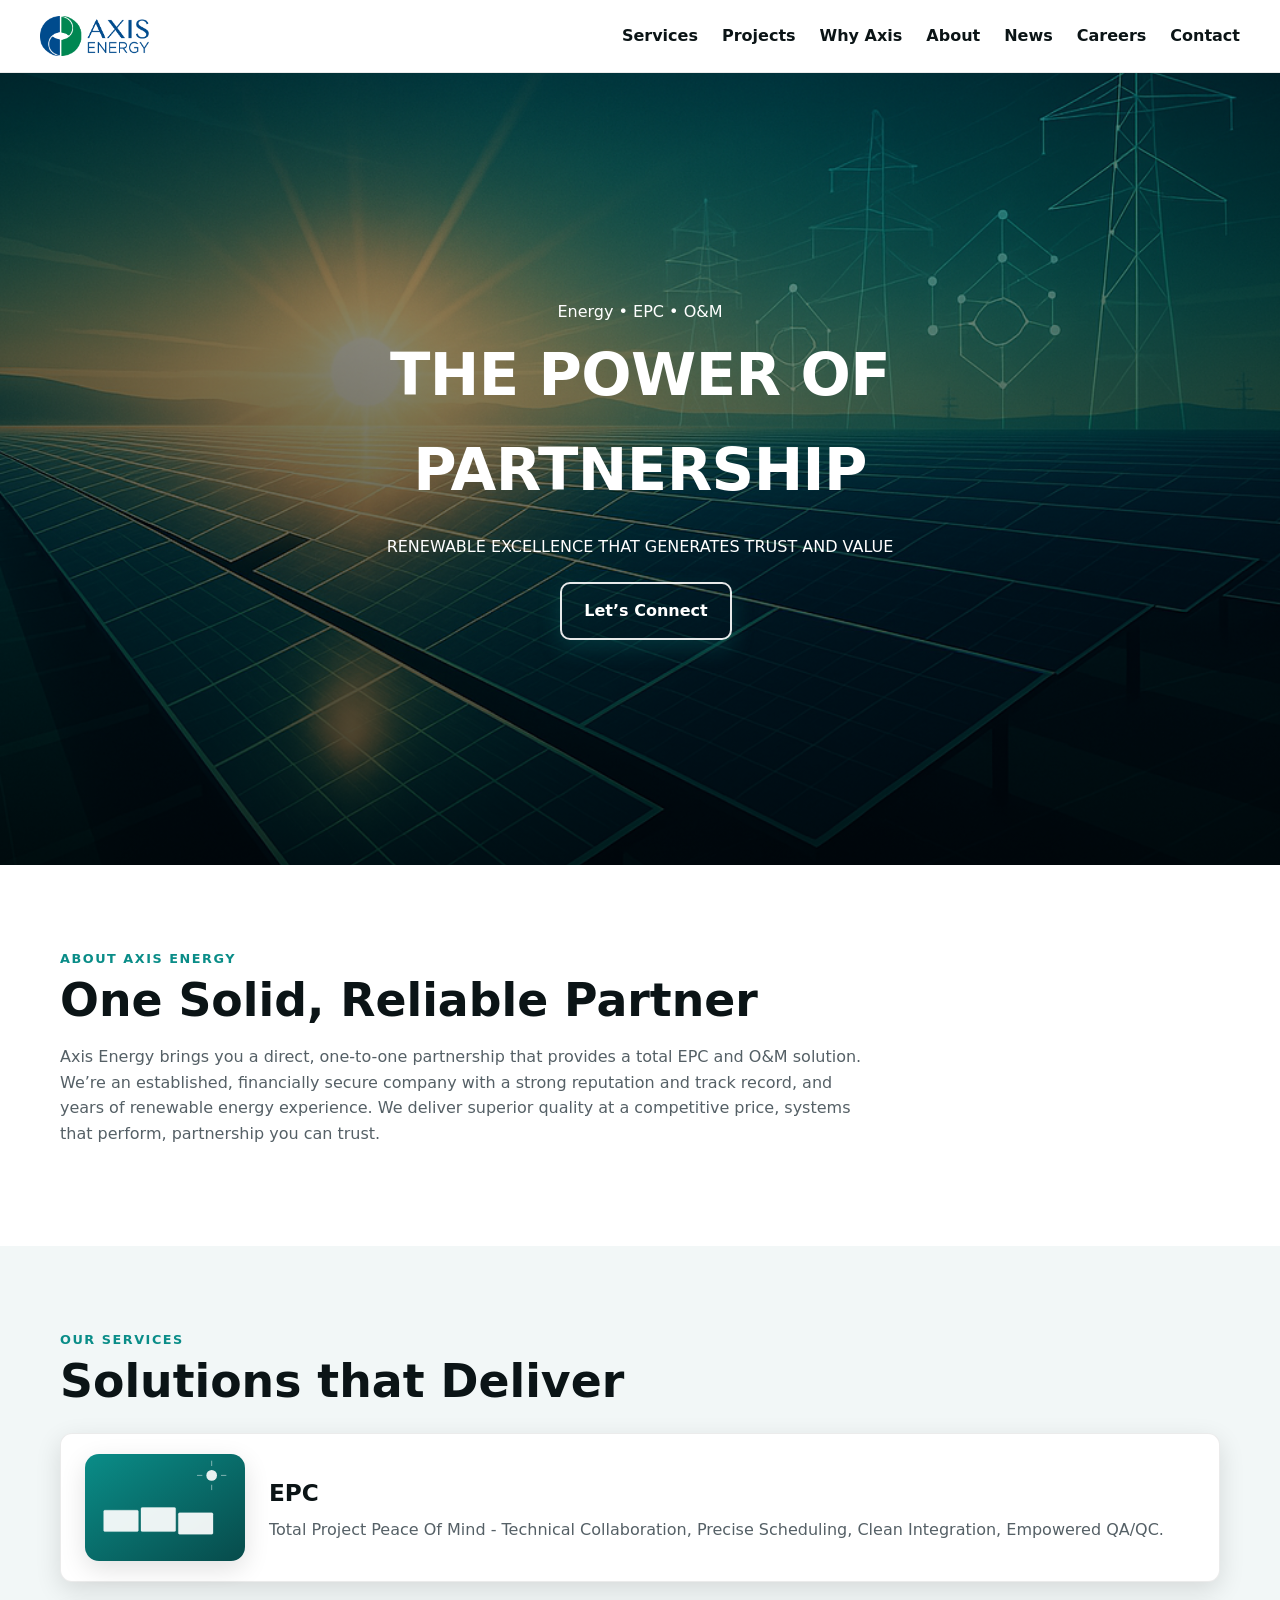
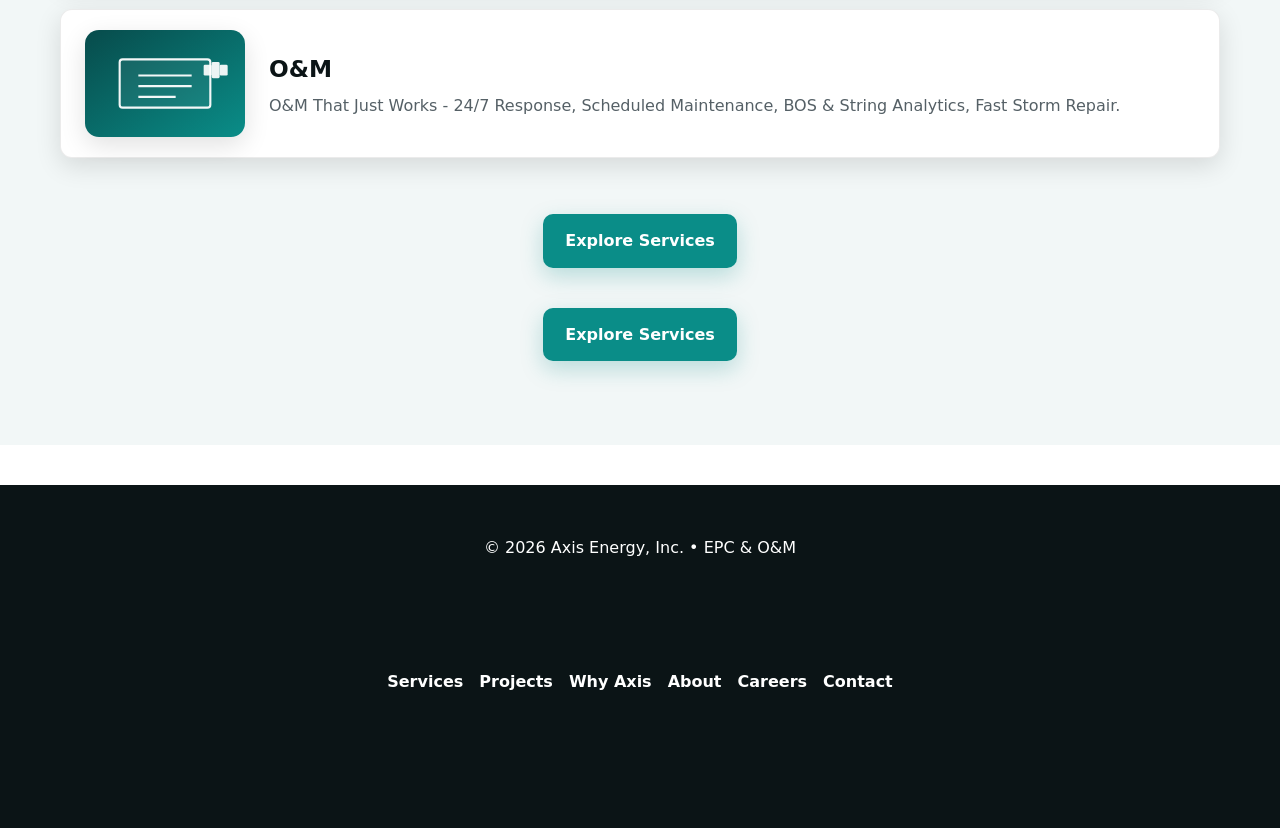
==== index.html @ 5a34d00c "Merge branch 'main' into codex/update-card-sizes-and-layout-mb1z07" ====
<!DOCTYPE html>
<html lang="en"><head>
<meta charset="utf-8"/><meta content="width=device-width,initial-scale=1" name="viewport"/>
<title>Axis Energy | EPC and O&amp;M Solutions for Renewable Energy</title>
<link href="assets/img/logo.png" rel="icon"/>
<link href="assets/css/styles.css" rel="stylesheet"/></head><body>
<style>#home-hero{--hero-image:url('/assets/img/hero-2025/home.png')}</style>
<header>
  <div class="axis-wrap header-inner">
    <a aria-label="Go to home" href="index.html"><img alt="Axis Energy Logo" class="logo" src="assets/img/logo-axis.png"/></a>
    <button class="nav-toggle" aria-controls="primary-nav" aria-expanded="false"><span class="visually-hidden">Toggle menu</span><span aria-hidden="true">☰</span></button>
    <nav id="primary-nav"><ul><li><a href="services.html">Services</a></li><li><a href="projects.html">Projects</a></li><li><a href="why-axis.html">Why Axis</a></li><li><a href="about.html">About</a></li><li><a href="news.html">News</a></li><li><a href="careers.html">Careers</a></li><li><a href="contact.html">Contact</a></li></ul></nav>
  </div>
  <div class="nav-backdrop" hidden></div>
</header>
<section class="axis-hero" id="home-hero"><div class="hero-inner">
<div class="kicker reveal"><span class="dot"></span><span>Energy • EPC • O&amp;M</span></div>
<h1 class="reveal">THE POWER OF PARTNERSHIP</h1>
<p class="hero-sub reveal">RENEWABLE EXCELLENCE THAT GENERATES TRUST AND VALUE</p>
<div class="reveal">
<a class="btn outline" href="contact.html" style="margin-left:12px;">Let’s Connect</a>
</div>
</div></section>
<main id="content">
<section class="section"><div class="axis-wrap">
<div class="eyebrow reveal in">About Axis Energy</div>
<h2 class="title reveal in">One Solid, Reliable Partner</h2>
<p class="lead reveal in">Axis Energy brings you a direct, one-to-one partnership that provides a total EPC and O&amp;M solution. We’re an established, financially secure company with a strong reputation and track record, and years of renewable energy experience. We deliver superior quality at a competitive price, systems that perform, partnership you can trust.</p>
</div></section>
<section class="section alt"><div class="axis-wrap">
<div class="eyebrow reveal in">Our Services</div>
<h2 class="title reveal in">Solutions that Deliver</h2>
<div class="grid home-service-cards mt-24">
<div class="card service-feature-card reveal in">
<img alt="Utility-scale solar" class="service-feature-icon" src="assets/img/tile-solar.svg"/>
<div class="service-feature-copy">
<h3>EPC</h3>
<p class="desc">Total Project Peace Of Mind - Technical Collaboration, Precise Scheduling, Clean Integration, Empowered QA/QC.</p>
</div>
</div>
<div class="card service-feature-card reveal in">
<img alt="Battery storage" class="service-feature-icon" src="assets/img/tile-storage.svg"/>
<div class="service-feature-copy">
<h3>O&amp;M</h3>
<p class="desc">O&amp;M That Just Works - 24/7 Response, Scheduled Maintenance, BOS &amp; String Analytics, Fast Storm Repair.</p>
</div>
</div>
</div>
<div class="cta-row home-services-cta">
  <a class="btn" href="services.html">Explore Services</a>
</div>
<div class="cta-row">
  <a class="btn" href="services.html">Explore Services</a>
</div>
</div></section>
</main>
<footer><div class="axis-wrap">© <span id="year"></span> Axis Energy, Inc. • EPC &amp; O&amp;M</div><section class="section">
<div class="axis-wrap">
<nav aria-label="Quick links" class="mt-24">
<ul style="display:flex;flex-wrap:wrap;gap:16px;list-style:none;padding:0;margin:0;justify-content:center">
<li><a href="services.html">Services</a></li>
<li><a href="projects.html">Projects</a></li>
<li><a href="why-axis.html">Why Axis</a></li>
<li><a href="about.html">About</a></li>
<li><a href="careers.html">Careers</a></li>
<li><a href="contact.html">Contact</a></li>
</ul>
</nav>
</div>
</section>
</footer>
<script src="assets/js/main.js"></script>
</body></html>
---- assets/css/styles.css ----
:root{
  --brand-primary:#074b4b; --brand-accent:#0a8d88; --brand-dark:#0b1416; --brand-light:#f2f7f7;
  --text:#0b1416; --muted:#556066; --radius:12px; --shadow:0 8px 26px rgba(0,0,0,.12);
  --t:.55s cubic-bezier(.2,.65,.2,1)
}
*{box-sizing:border-box} html,body{margin:0}
html{scroll-behavior:smooth}
body{font-family:system-ui,-apple-system,Segoe UI,Roboto,Inter,Arial,Noto Sans,sans-serif;color:var(--text);background:#fff;line-height:1.6}
a{color:inherit;text-decoration:none} a:focus-visible{outline:3px solid var(--brand-accent);outline-offset:2px}
.axis-wrap{max-width:1200px;margin:0 auto;padding:0 20px}
header{position:sticky;top:0;z-index:50;background:#fff;border-bottom:1px solid rgba(0,0,0,.08)}
.header-inner{display:flex;align-items:center;gap:20px;padding:16px 0}
.header-inner nav{margin-left:auto}
.logo{height:40px;width:auto;display:block}
nav ul{display:flex;gap:24px;list-style:none;padding:0;margin:0}
nav a{font-weight:700}
nav a.active, nav a[aria-current="page"]{color:var(--brand-accent); position:relative}
nav a.active::after, nav a[aria-current="page"]::after{content:""; position:absolute; left:0; right:0; bottom:-8px; height:3px; background:var(--brand-accent); border-radius:2px}
.axis-hero{min-height:88vh;display:grid;place-items:center;text-align:center;color:#fff;position:relative;overflow:hidden}
.axis-hero::before{content:"";position:absolute;inset:0;background:center/cover no-repeat var(--hero-image);transform:scale(1.02)}
.axis-hero::after{content:"";position:absolute;inset:0;background:radial-gradient(120% 120% at 50% 0%, rgba(0,0,0,.35) 10%, rgba(0,0,0,.85) 100%)}
.hero-inner{position:relative;z-index:2;padding:0 20px;max-width:960px}
h1{font-size:clamp(2.3rem,1.3rem + 3vw,4rem);margin:.25rem 0 1rem;letter-spacing:-.01em}
.hero-sub{opacity:.95;max-width:820px;margin:0 auto 1.4rem}
.btn{display:inline-block;padding:14px 22px;border-radius:10px;font-weight:800;background:var(--brand-accent);color:#fff;box-shadow:0 8px 22px rgba(10,141,136,.25);transition:transform .2s,box-shadow .2s,background .2s}
.btn:hover{transform:translateY(-2px);background:var(--brand-primary);box-shadow:0 12px 28px rgba(7,75,75,.3)}
.btn.outline{background:transparent;border:2px solid rgba(255,255,255,.9)} .btn.outline:hover{background:#fff;color:var(--brand-dark)}
.section{padding:84px 0;position:relative} .section.alt{background:var(--brand-light)}
.cta-row{text-align:center;margin-top:40px}
.cta-row .btn{margin-top:0}
.eyebrow{color:var(--brand-accent);letter-spacing:.12em;text-transform:uppercase;font-weight:800;font-size:.8rem}
.title{font-size:clamp(1.8rem,1.1rem + 2.2vw,3rem);line-height:1.15;font-weight:900;margin:.35rem 0 1rem}
.lead{max-width:820px;color:var(--muted)}
.grid{display:grid;gap:28px} .cols-3{grid-template-columns:repeat(auto-fit,minmax(280px,1fr))}
.service-card-grid{grid-template-columns:repeat(auto-fit,minmax(400px,1fr))}
.service-card-grid .card{padding:18px 24px}
.service-card-grid .card h3{margin-bottom:.2rem}
.card{background:#fff;border:1px solid rgba(0,0,0,.08);border-radius:var(--radius);padding:26px;box-shadow:var(--shadow);transition:transform var(--t),box-shadow var(--t)}
.service-feature-card{display:flex;align-items:center;gap:24px;padding:20px 24px}
.service-feature-icon{flex:0 0 132px;max-width:160px;width:100%;border-radius:14px;box-shadow:var(--shadow)}
.service-feature-copy{text-align:left}
.service-feature-card h3{margin:0 0 .45rem;text-align:left;font-size:1.45rem}
.service-feature-card .desc{margin:0}
.home-services-cta{margin-top:56px}
.card:hover{transform:translateY(-4px);box-shadow:0 14px 36px rgba(0,0,0,.15)}
.card h3{margin:.1rem 0 .35rem} .card .desc{color:var(--muted)}
.split{display:grid;gap:32px;align-items:center;grid-template-columns:repeat(auto-fit,minmax(320px,1fr))}
.split .img{border-radius:16px;overflow:hidden;box-shadow:var(--shadow)}
.split .img img{width:100%;height:auto;display:block;transform:scale(1.03);transition:transform var(--t)}
.split .img:hover img{transform:scale(1.06)}
.reveal{opacity:0;transform:translateY(18px);will-change:transform,opacity}
.reveal.in{opacity:1;transform:none;transition:opacity .6s ease,transform .6s ease}
.mt-24{margin-top:24px}.mt-40{margin-top:40px}.mb-24{margin-bottom:24px}
footer{background:var(--brand-dark);color:#fff;padding:50px 0;text-align:center;margin-top:40px}
@media (max-width:640px){
  .service-feature-card{flex-direction:column;align-items:flex-start;text-align:left}
  .service-feature-icon{flex:0 0 auto;max-width:200px}
  .service-feature-copy{width:100%}
}
@media (prefers-reduced-motion: reduce){
  .reveal{opacity:1;transform:none}
  html{scroll-behavior:auto}
}


/* --- Mobile Nav: slide-in + backdrop, sticky header (additive) --- */
.visually-hidden{position:absolute!important;width:1px;height:1px;margin:-1px;border:0;padding:0;white-space:nowrap;clip-path:inset(50%);clip:rect(0 0 0 0);overflow:hidden}
header{position:sticky;top:0;z-index:1002;background:var(--surface,#fff);backdrop-filter:saturate(1.2) blur(4px)}
.nav-toggle{display:none;align-items:center;gap:.5rem;background:transparent;border:2px solid currentColor;border-radius:12px;padding:.45rem .75rem;line-height:1;margin-left:auto}
html, body{max-width:100%;overflow-x:hidden}
@media (max-width:980px){
  .header-inner nav{margin-left:0}
  .nav-toggle{display:inline-flex;position:absolute;right:16px;top:16px;z-index:1003;margin-left:0}
  html.nav-ready header nav{
    position:fixed;top:64px;right:0;bottom:0;width:min(88vw,360px);
    background:var(--surface,#fff);transform:translateX(100%);transition:transform .28s ease;
    box-shadow:-16px 0 24px rgba(0,0,0,.14);z-index:1002;overflow-y:auto
  }
  html.nav-ready header nav ul{display:flex;flex-direction:column;gap:14px;padding:20px;margin:0;list-style:none;align-items:stretch}
  html.nav-ready header nav a{padding:.9rem 1rem}
  .nav-backdrop{position:fixed;inset:0;background:rgba(0,0,0,.35);opacity:0;pointer-events:none;transition:opacity .25s ease;z-index:1001}
  html.nav-open .nav-backdrop{opacity:1;pointer-events:auto}
  html.nav-open header nav{transform:translateX(0)}
  html.nav-open, html.nav-open body{overflow:hidden}
}
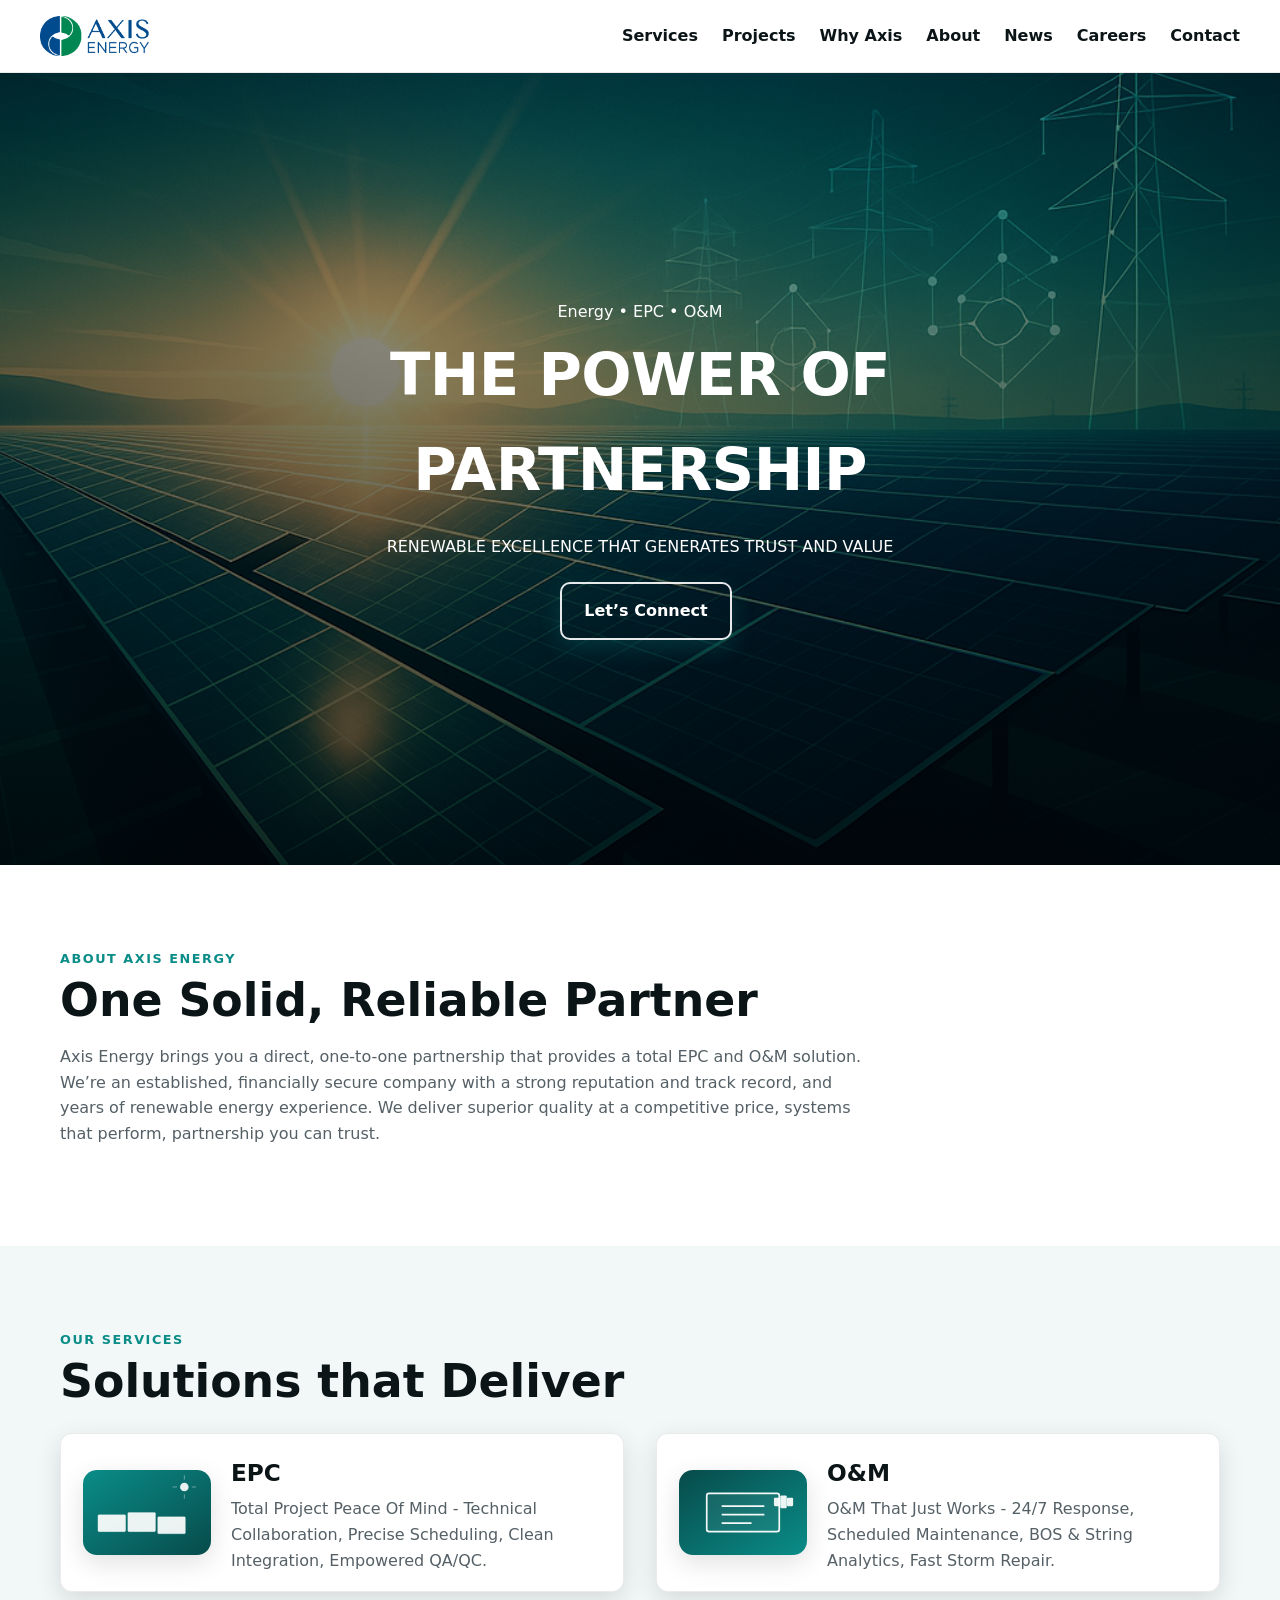
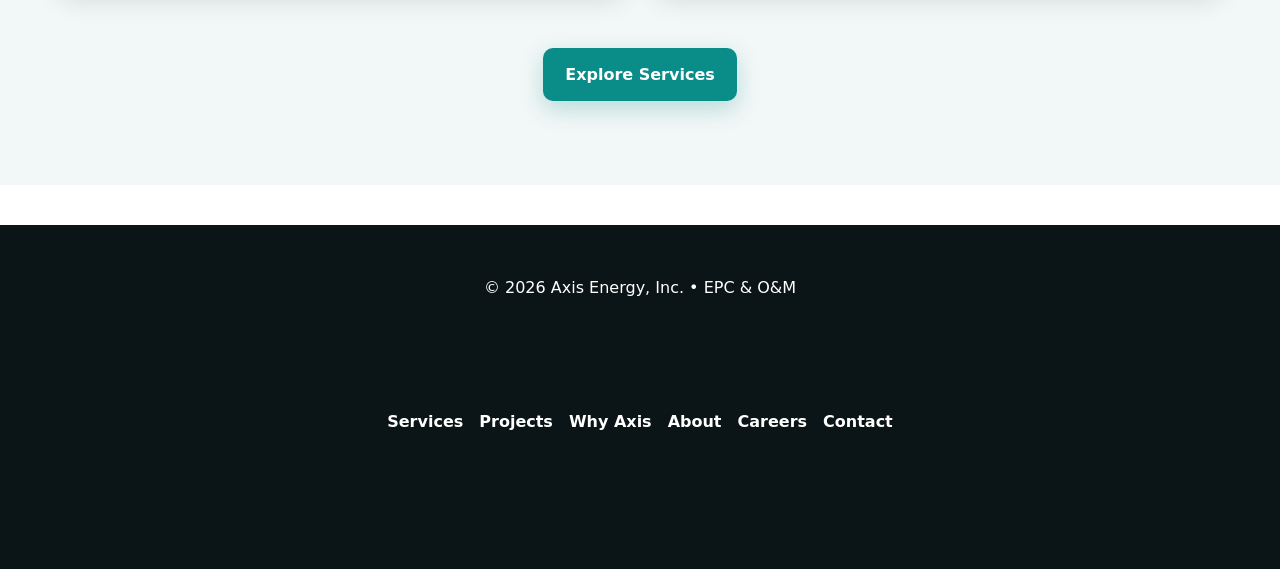
==== commit bf427f84: "Adjust home services layout and hero backgrounds" ====
--- a/index.html
+++ b/index.html
@@ -49,9 +49,6 @@
 <div class="cta-row home-services-cta">
   <a class="btn" href="services.html">Explore Services</a>
 </div>
-<div class="cta-row">
-  <a class="btn" href="services.html">Explore Services</a>
-</div>
 </div></section>
 </main>
 <footer><div class="axis-wrap">© <span id="year"></span> Axis Energy, Inc. • EPC &amp; O&amp;M</div><section class="section">
--- a/assets/css/styles.css
+++ b/assets/css/styles.css
@@ -33,13 +33,14 @@
 .title{font-size:clamp(1.8rem,1.1rem + 2.2vw,3rem);line-height:1.15;font-weight:900;margin:.35rem 0 1rem}
 .lead{max-width:820px;color:var(--muted)}
 .grid{display:grid;gap:28px} .cols-3{grid-template-columns:repeat(auto-fit,minmax(280px,1fr))}
+.home-service-cards{grid-template-columns:repeat(2,minmax(0,1fr));align-items:stretch;gap:32px}
 .service-card-grid{grid-template-columns:repeat(auto-fit,minmax(400px,1fr))}
 .service-card-grid .card{padding:18px 24px}
 .service-card-grid .card h3{margin-bottom:.2rem}
 .card{background:#fff;border:1px solid rgba(0,0,0,.08);border-radius:var(--radius);padding:26px;box-shadow:var(--shadow);transition:transform var(--t),box-shadow var(--t)}
-.service-feature-card{display:flex;align-items:center;gap:24px;padding:20px 24px}
-.service-feature-icon{flex:0 0 132px;max-width:160px;width:100%;border-radius:14px;box-shadow:var(--shadow)}
-.service-feature-copy{text-align:left}
+.service-feature-card{display:flex;align-items:center;gap:20px;padding:18px 22px}
+.service-feature-icon{flex:0 0 110px;max-width:128px;width:100%;border-radius:14px;box-shadow:var(--shadow)}
+.service-feature-copy{text-align:left;flex:1}
 .service-feature-card h3{margin:0 0 .45rem;text-align:left;font-size:1.45rem}
 .service-feature-card .desc{margin:0}
 .home-services-cta{margin-top:56px}
@@ -54,6 +55,7 @@
 .mt-24{margin-top:24px}.mt-40{margin-top:40px}.mb-24{margin-bottom:24px}
 footer{background:var(--brand-dark);color:#fff;padding:50px 0;text-align:center;margin-top:40px}
 @media (max-width:640px){
+  .home-service-cards{grid-template-columns:1fr}
   .service-feature-card{flex-direction:column;align-items:flex-start;text-align:left}
   .service-feature-icon{flex:0 0 auto;max-width:200px}
   .service-feature-copy{width:100%}
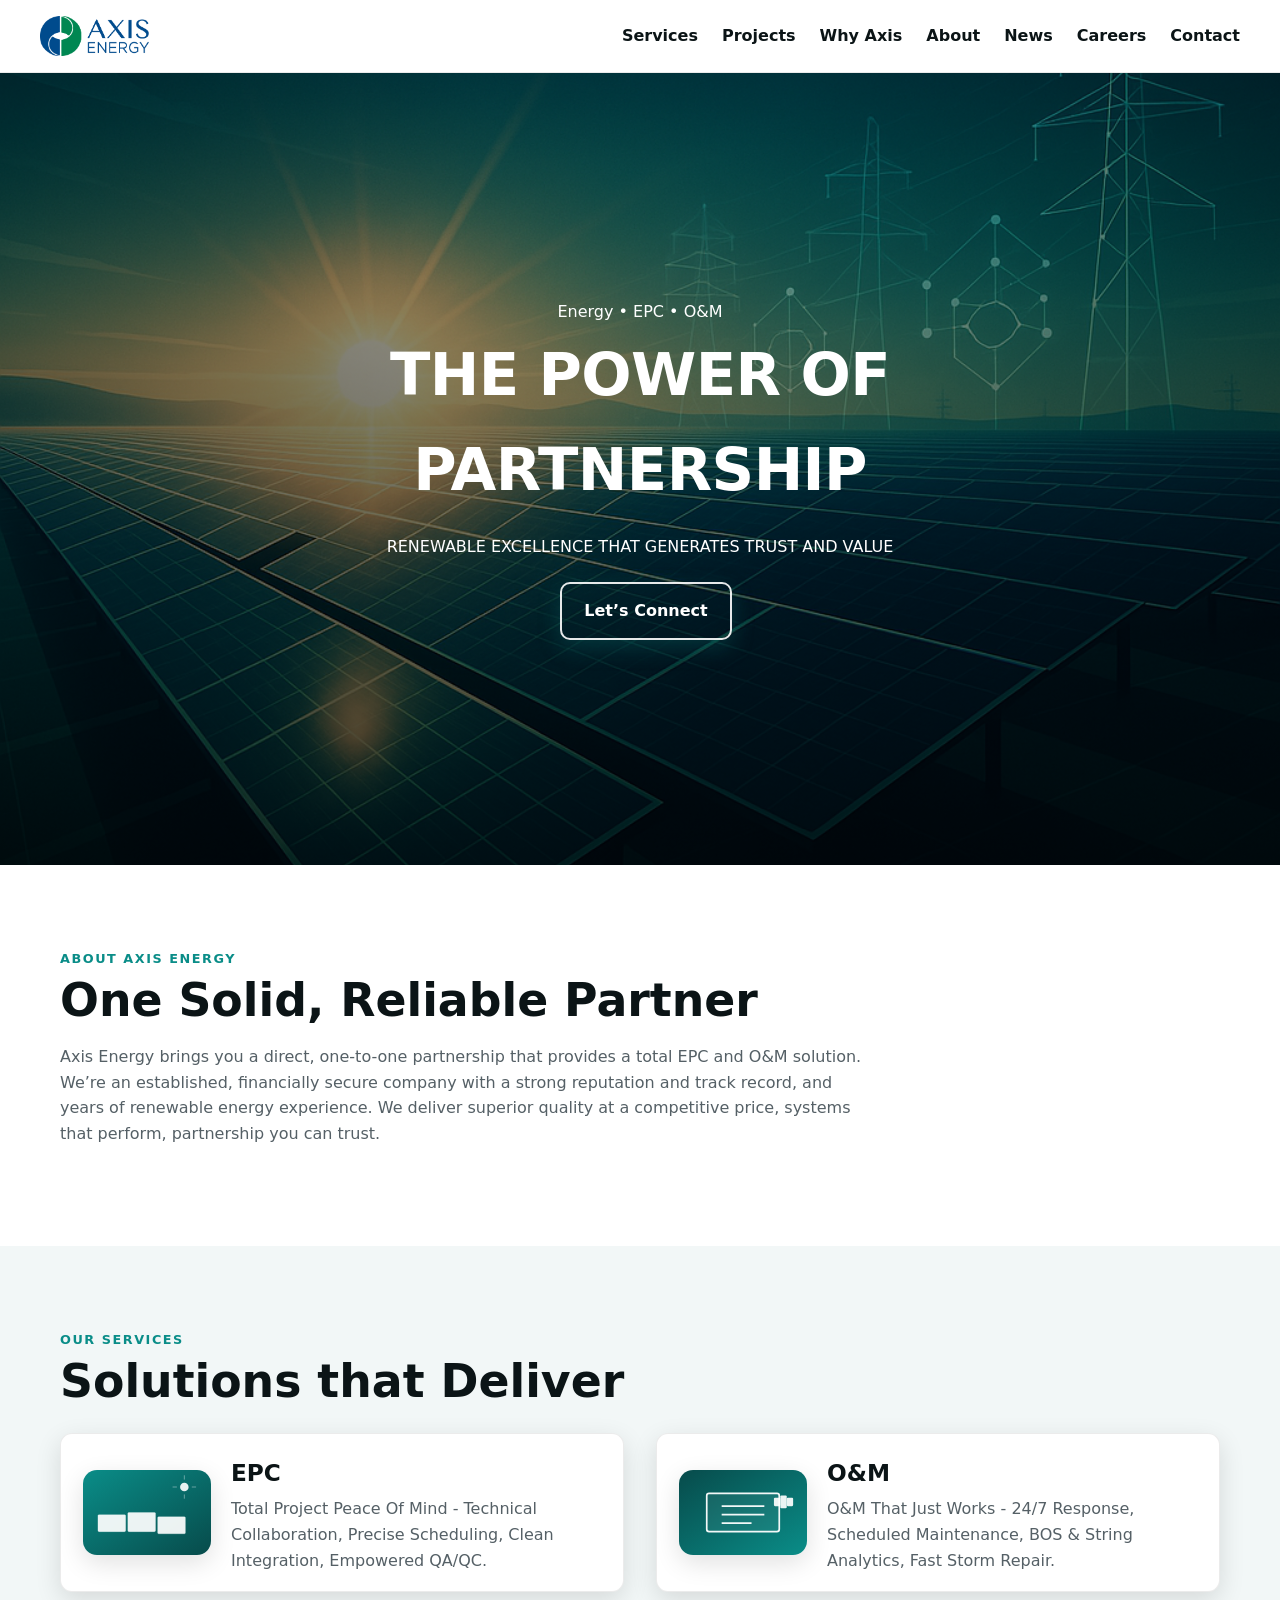
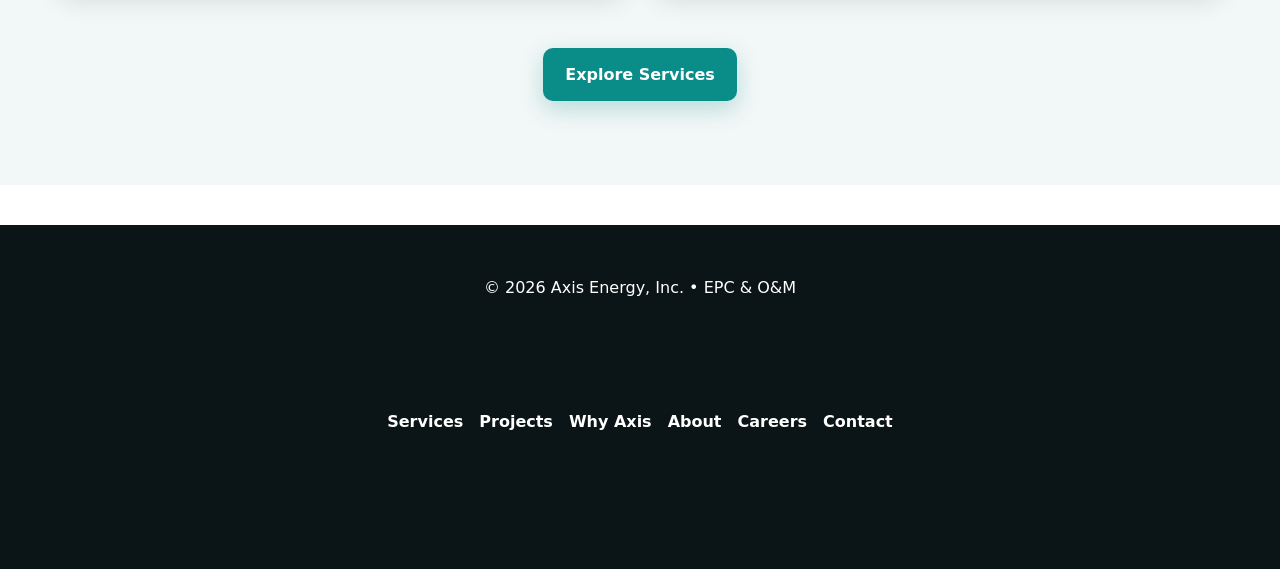
==== commit d7cbce19: "Ensure hero backgrounds load reliably" ====
--- a/index.html
+++ b/index.html
@@ -3,8 +3,7 @@
 <meta charset="utf-8"/><meta content="width=device-width,initial-scale=1" name="viewport"/>
 <title>Axis Energy | EPC and O&amp;M Solutions for Renewable Energy</title>
 <link href="assets/img/logo.png" rel="icon"/>
-<link href="assets/css/styles.css" rel="stylesheet"/></head><body>
-<style>#home-hero{--hero-image:url('/assets/img/hero-2025/home.png')}</style>
+<link href="assets/css/styles.css?v=20251007_3" rel="stylesheet"/></head><body>
 <header>
   <div class="axis-wrap header-inner">
     <a aria-label="Go to home" href="index.html"><img alt="Axis Energy Logo" class="logo" src="assets/img/logo-axis.png"/></a>
@@ -13,7 +12,7 @@
   </div>
   <div class="nav-backdrop" hidden></div>
 </header>
-<section class="axis-hero" id="home-hero"><div class="hero-inner">
+<section class="axis-hero" id="home-hero" data-hero="home" style="--hero-image:url('assets/img/hero-2025/home.png?v=20251007_3');background-image:url('assets/img/hero-2025/home.png?v=20251007_3');"><div class="hero-inner">
 <div class="kicker reveal"><span class="dot"></span><span>Energy • EPC • O&amp;M</span></div>
 <h1 class="reveal">THE POWER OF PARTNERSHIP</h1>
 <p class="hero-sub reveal">RENEWABLE EXCELLENCE THAT GENERATES TRUST AND VALUE</p>
--- a/assets/css/styles.css
+++ b/assets/css/styles.css
@@ -17,8 +17,15 @@
 nav a{font-weight:700}
 nav a.active, nav a[aria-current="page"]{color:var(--brand-accent); position:relative}
 nav a.active::after, nav a[aria-current="page"]::after{content:""; position:absolute; left:0; right:0; bottom:-8px; height:3px; background:var(--brand-accent); border-radius:2px}
-.axis-hero{min-height:88vh;display:grid;place-items:center;text-align:center;color:#fff;position:relative;overflow:hidden}
-.axis-hero::before{content:"";position:absolute;inset:0;background:center/cover no-repeat var(--hero-image);transform:scale(1.02)}
+.axis-hero{min-height:88vh;display:grid;place-items:center;text-align:center;color:#fff;position:relative;overflow:hidden;background-image:var(--hero-image,linear-gradient(135deg,#0b1416,#063132));background-position:center;background-size:cover;background-repeat:no-repeat;background-color:#0b1416}
+.axis-hero[data-hero="home"]{--hero-image:url('../img/hero-2025/home.png?v=20251007_3')}
+.axis-hero[data-hero="services"]{--hero-image:url('../img/hero-2025/services.png?v=20251007_3')}
+.axis-hero[data-hero="projects"]{--hero-image:url('../img/hero-2025/projects.png?v=20251007_3')}
+.axis-hero[data-hero="why-axis"]{--hero-image:url('../img/hero-2025/why-axis.png?v=20251007_3')}
+.axis-hero[data-hero="about"]{--hero-image:url('../img/hero-2025/about.png?v=20251007_3')}
+.axis-hero[data-hero="news"]{--hero-image:url('../img/hero-2025/news.png?v=20251007_3')}
+.axis-hero[data-hero="careers"]{--hero-image:url('../img/hero-2025/careers.png?v=20251007_3')}
+.axis-hero[data-hero="contact"]{--hero-image:url('../img/hero-2025/contact.png?v=20251007_3')}
 .axis-hero::after{content:"";position:absolute;inset:0;background:radial-gradient(120% 120% at 50% 0%, rgba(0,0,0,.35) 10%, rgba(0,0,0,.85) 100%)}
 .hero-inner{position:relative;z-index:2;padding:0 20px;max-width:960px}
 h1{font-size:clamp(2.3rem,1.3rem + 3vw,4rem);margin:.25rem 0 1rem;letter-spacing:-.01em}
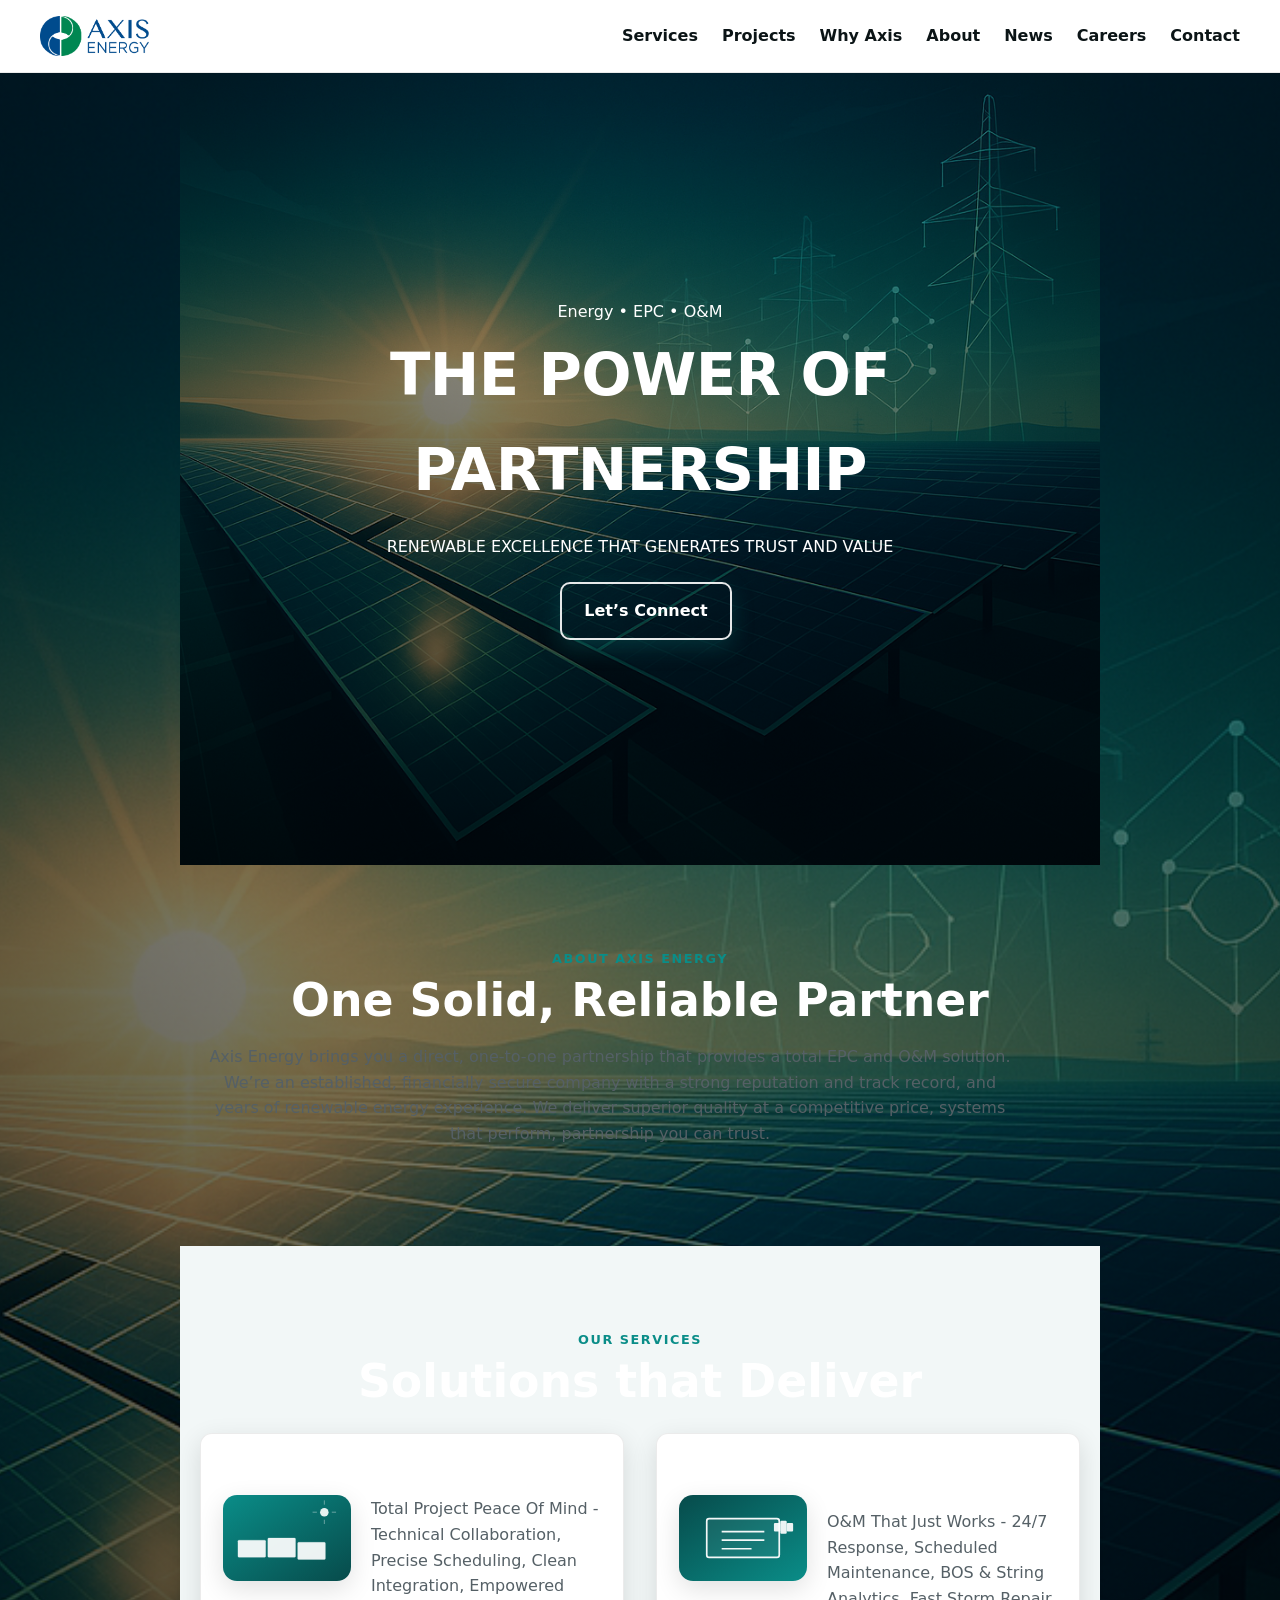
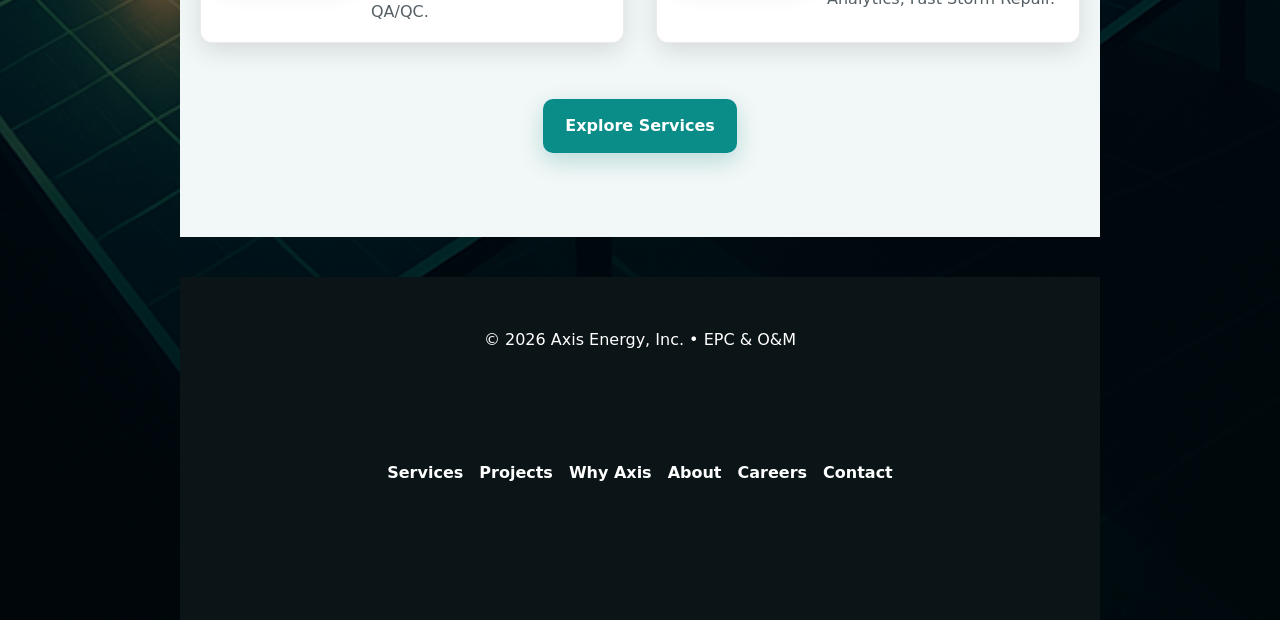
==== commit ab442ff7: "Merge branch 'main' into codex/update-card-sizes-and-layout" ====
--- a/index.html
+++ b/index.html
@@ -3,7 +3,10 @@
 <meta charset="utf-8"/><meta content="width=device-width,initial-scale=1" name="viewport"/>
 <title>Axis Energy | EPC and O&amp;M Solutions for Renewable Energy</title>
 <link href="assets/img/logo.png" rel="icon"/>
-<link href="assets/css/styles.css?v=20251007_3" rel="stylesheet"/></head><body>
+<link href="assets/css/styles.css?v=20251007_3" rel="stylesheet"/>
+<link rel="preload" as="image" href="assets/img/hero-2025/home.png?v=20251007_3"/></head><body>
+<link href="assets/css/styles.css" rel="stylesheet"/></head><body>
+<style>#home-hero{--hero-image:url('/assets/img/hero-2025/home.png')}</style>
 <header>
   <div class="axis-wrap header-inner">
     <a aria-label="Go to home" href="index.html"><img alt="Axis Energy Logo" class="logo" src="assets/img/logo-axis.png"/></a>
@@ -12,7 +15,8 @@
   </div>
   <div class="nav-backdrop" hidden></div>
 </header>
-<section class="axis-hero" id="home-hero" data-hero="home" style="--hero-image:url('assets/img/hero-2025/home.png?v=20251007_3');background-image:url('assets/img/hero-2025/home.png?v=20251007_3');"><div class="hero-inner">
+<section class="axis-hero" id="home-hero" data-hero="home" data-hero-src="assets/img/hero-2025/home.png?v=20251007_3"><div class="hero-inner">
+<section class="axis-hero" id="home-hero"><div class="hero-inner">
 <div class="kicker reveal"><span class="dot"></span><span>Energy • EPC • O&amp;M</span></div>
 <h1 class="reveal">THE POWER OF PARTNERSHIP</h1>
 <p class="hero-sub reveal">RENEWABLE EXCELLENCE THAT GENERATES TRUST AND VALUE</p>
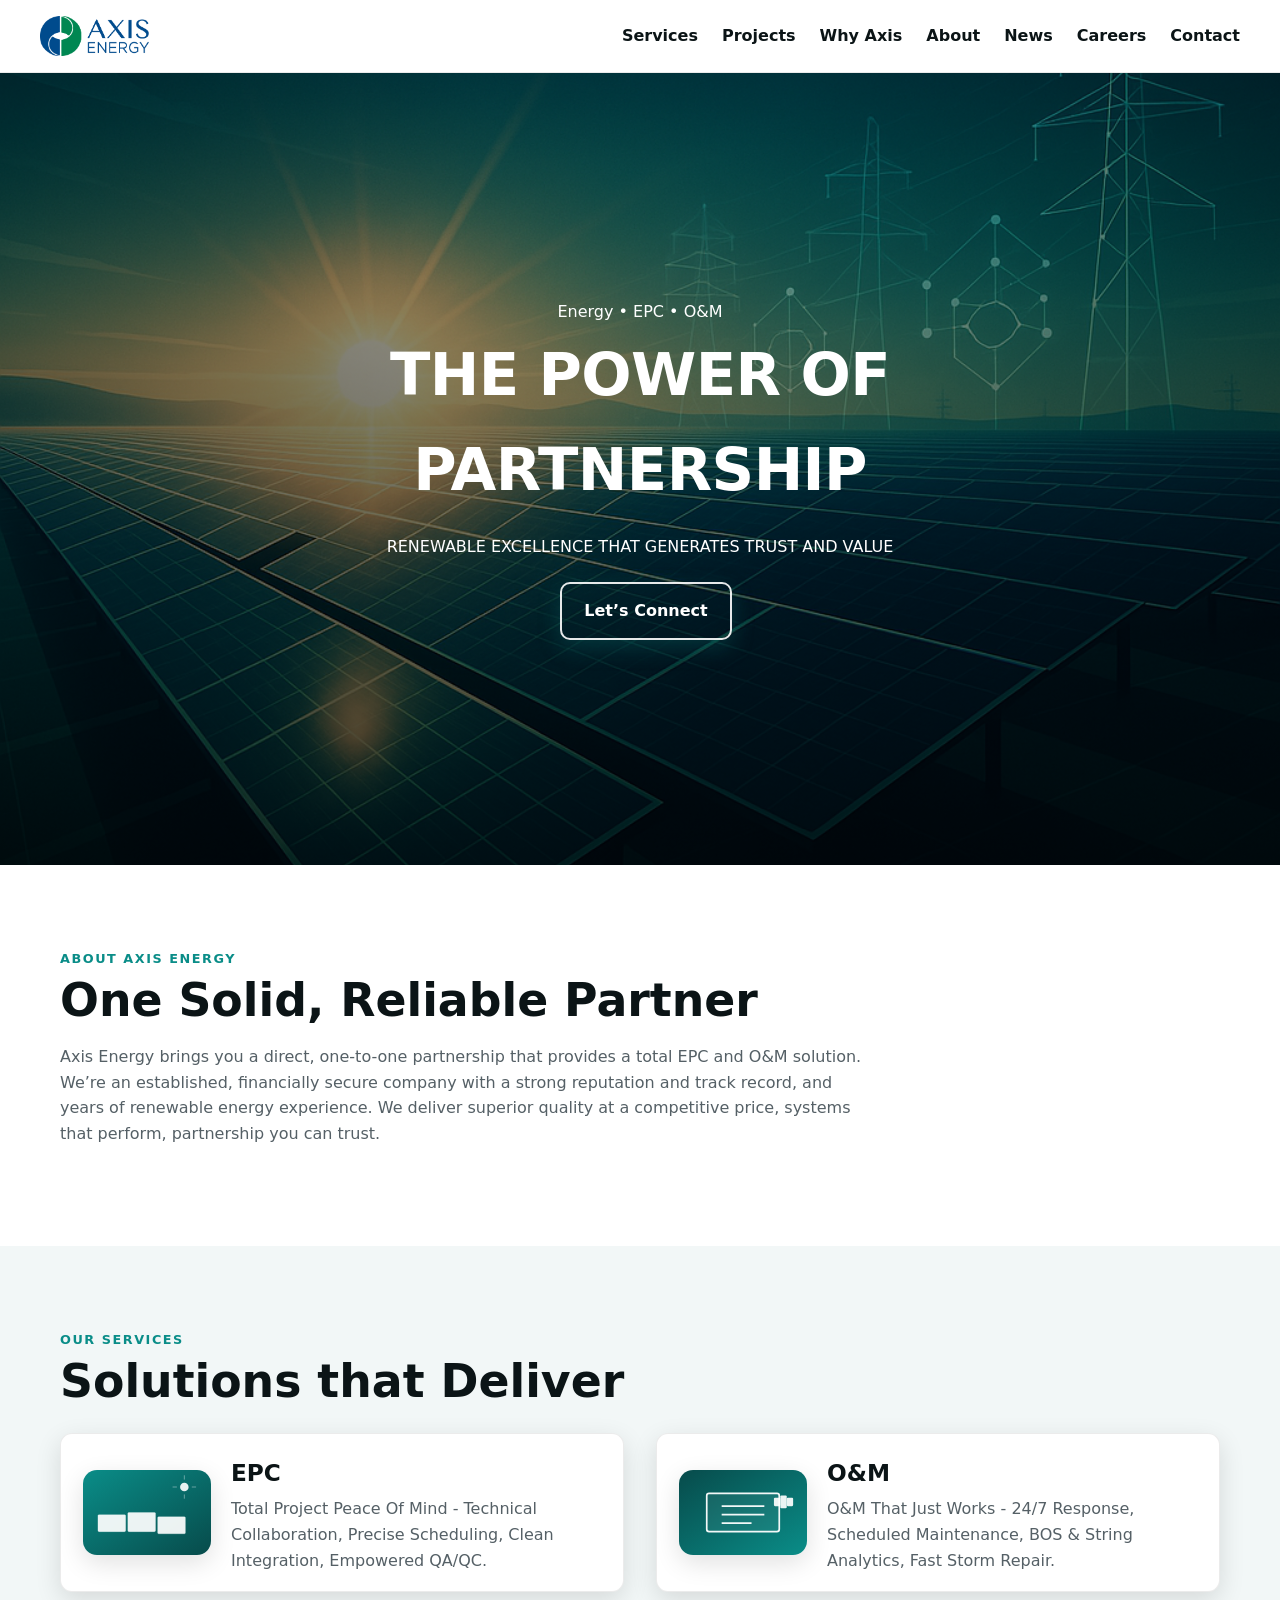
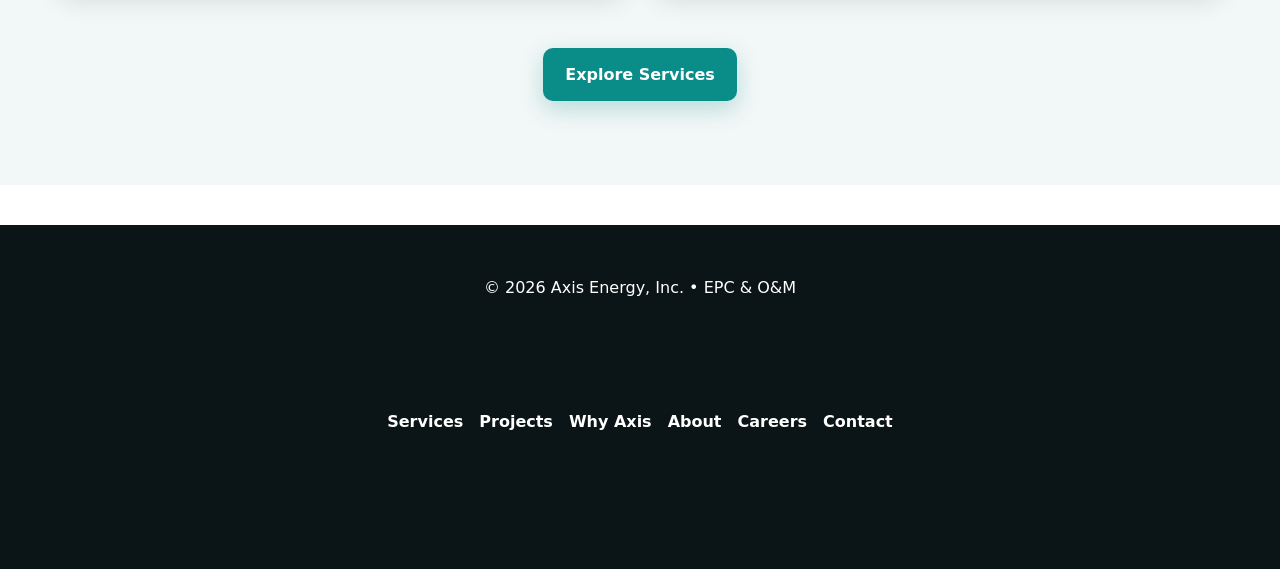
==== commit 6b128eda: "Fix hero section markup so content is not inside background" ====
--- a/index.html
+++ b/index.html
@@ -16,7 +16,6 @@
   <div class="nav-backdrop" hidden></div>
 </header>
 <section class="axis-hero" id="home-hero" data-hero="home" data-hero-src="assets/img/hero-2025/home.png?v=20251007_3"><div class="hero-inner">
-<section class="axis-hero" id="home-hero"><div class="hero-inner">
 <div class="kicker reveal"><span class="dot"></span><span>Energy • EPC • O&amp;M</span></div>
 <h1 class="reveal">THE POWER OF PARTNERSHIP</h1>
 <p class="hero-sub reveal">RENEWABLE EXCELLENCE THAT GENERATES TRUST AND VALUE</p>
